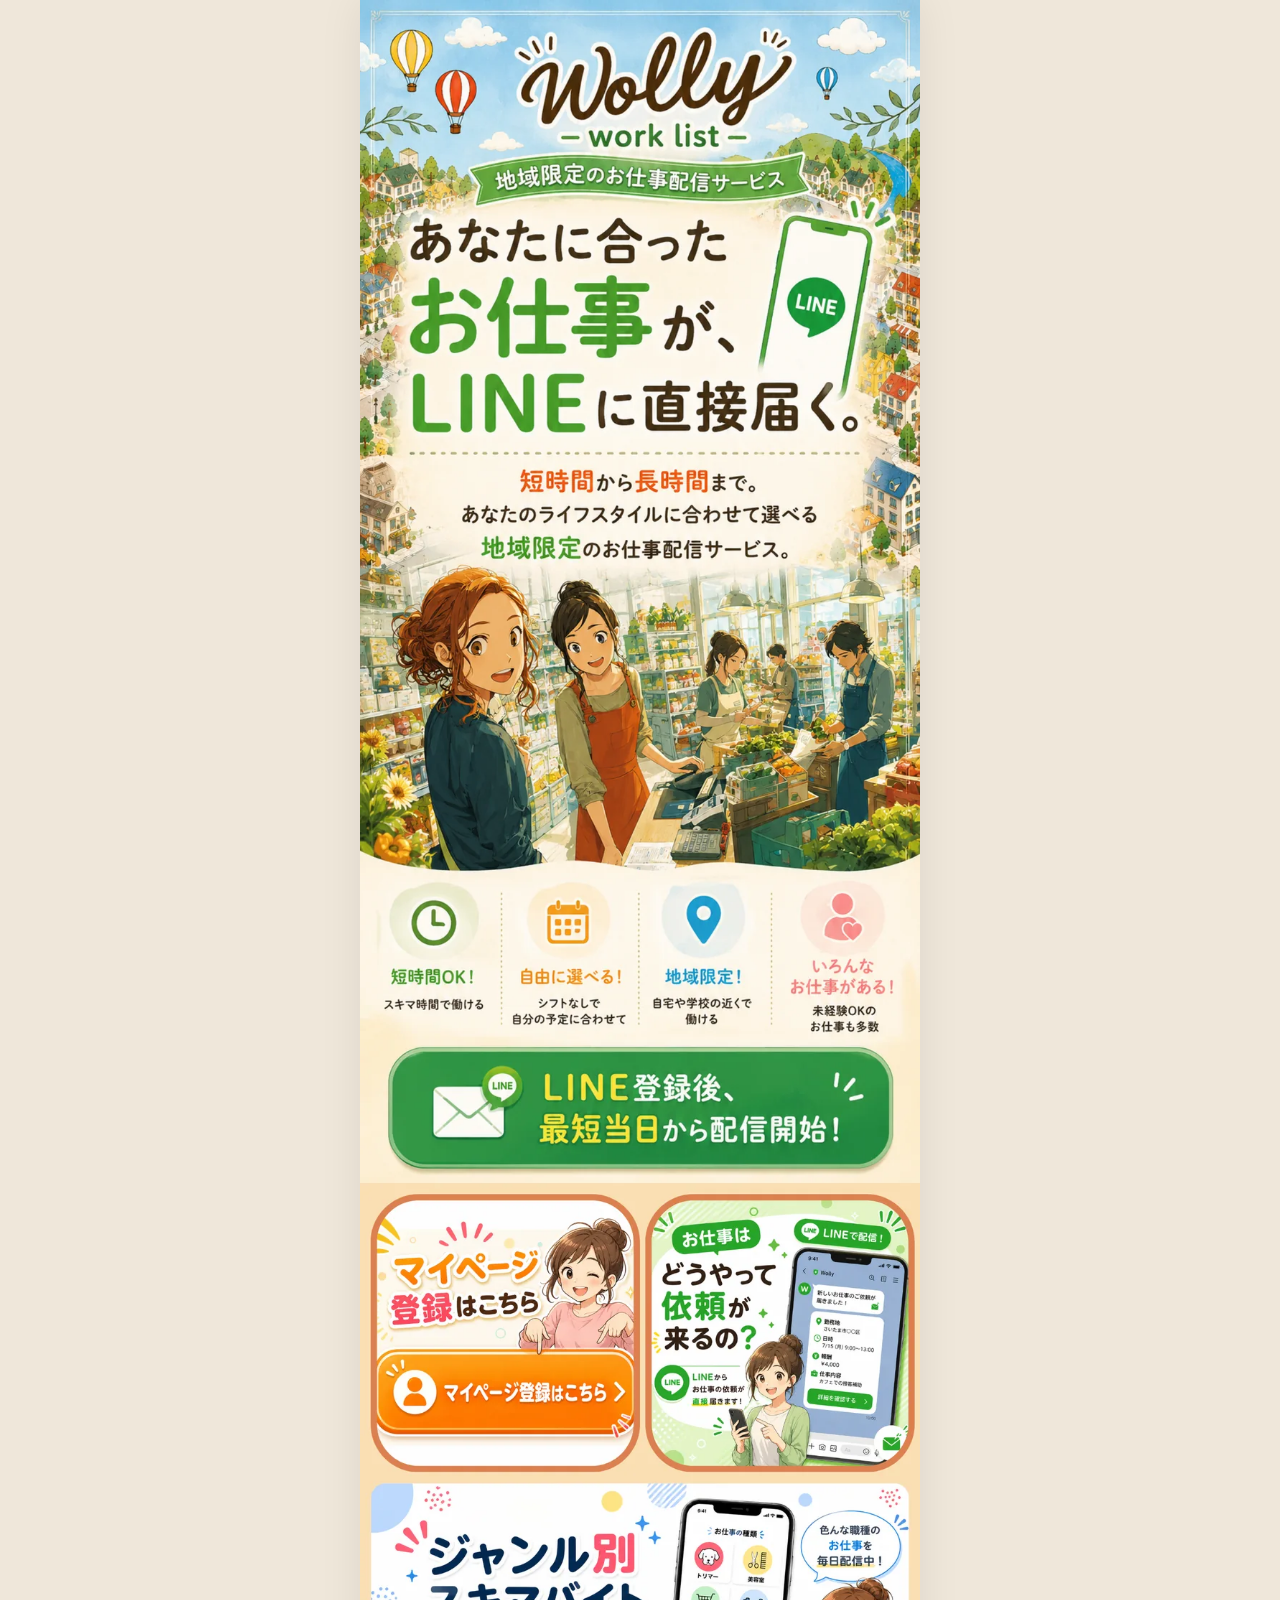
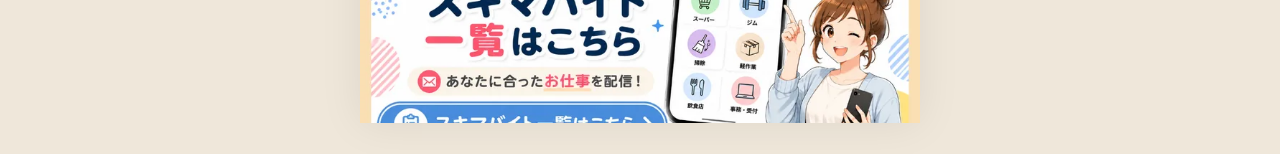
==== start/index.html @ 3d4228ad "Wolly work list の入口ページ（Canva の マイページ登録 を作り直し、ふわっと開く） Co-Authored-By: Claude Opus 5.5 <noreply@anthro" ====
<!doctype html>
<html lang="ja">
<head>
<meta charset="utf-8">
<meta name="viewport" content="width=device-width, initial-scale=1, viewport-fit=cover">
<title>Wolly work list｜マイページ登録</title>
<meta name="description" content="あなたに合ったお仕事が、LINEに直接届く。地域限定のお仕事配信サービス Wolly。">
<meta name="theme-color" content="#f6efe2">
<style>
*{box-sizing:border-box}
html,body{margin:0;background:#efe7da;-webkit-text-size-adjust:100%}
body{font-family:"Hiragino Maru Gothic ProN","Hiragino Sans","Yu Gothic",sans-serif;color:#3a332d}
a,button{-webkit-tap-highlight-color:transparent}
.wrap{max-width:560px;margin:0 auto;background:#fff;min-height:100vh;box-shadow:0 0 40px rgba(0,0,0,.08)}
.pg{position:relative;width:100%}
.pg img{display:block;width:100%;height:auto}
/* リンクの場所（絵の上に透明のボタン） */
.hs{position:absolute;display:block;border:0;padding:0;margin:0;background:transparent;cursor:pointer;border-radius:18px;overflow:hidden;font:inherit}
.hs::after{content:"";position:absolute;inset:0;border-radius:inherit;background:#fff;opacity:0;transition:opacity .25s}
.hs:active::after,.hs.tap::after{opacity:.28;transition:none}
.hs:focus-visible{outline:3px solid #f08a24;outline-offset:2px}
/* 入口のボタンは、ときどき光がすっと走る */
.hs.big::before{content:"";position:absolute;top:0;bottom:0;left:-60%;width:40%;background:linear-gradient(100deg,transparent,rgba(255,255,255,.55),transparent);transform:skewX(-18deg);animation:shine 4.2s ease-in-out infinite}
.hs.big:nth-of-type(2)::before{animation-delay:1.4s}.hs.big:nth-of-type(3)::before{animation-delay:2.8s}
@keyframes shine{0%,62%{left:-60%}100%{left:130%}}
.hs.pop{animation:pop .42s cubic-bezier(.3,1.6,.5,1)}
@keyframes pop{0%{transform:scale(1)}35%{transform:scale(.94)}100%{transform:scale(1)}}
/* ふわっと開くパネル */
.ov{position:fixed;inset:0;z-index:50;display:flex;align-items:flex-end;justify-content:center;background:rgba(58,51,45,0);-webkit-backdrop-filter:blur(0);backdrop-filter:blur(0);transition:background .35s,backdrop-filter .35s,-webkit-backdrop-filter .35s;pointer-events:none}
.ov.on{background:rgba(58,51,45,.38);-webkit-backdrop-filter:blur(6px);backdrop-filter:blur(6px);pointer-events:auto}
.sh{position:relative;width:100%;max-width:560px;height:calc(100% - 26px);margin-top:26px;background:#fff;border-radius:24px 24px 0 0;overflow:hidden;box-shadow:0 -10px 40px rgba(0,0,0,.18);
  transform:translate(var(--fx,0),calc(var(--fy,40vh))) scale(.3);opacity:0;transform-origin:50% 0;transition:transform .55s cubic-bezier(.2,1.1,.3,1),opacity .3s}
.ov.on .sh{transform:none;opacity:1}
.sh .sc{height:100%;overflow-y:auto;-webkit-overflow-scrolling:touch;overscroll-behavior:contain}
.sh .grab{position:absolute;top:7px;left:50%;width:44px;height:5px;margin-left:-22px;border-radius:9px;background:rgba(255,255,255,.85);box-shadow:0 1px 4px rgba(0,0,0,.25);z-index:3}
.x{position:absolute;top:12px;right:12px;z-index:3;width:42px;height:42px;border-radius:50%;border:2px solid #fff;background:rgba(58,51,45,.62);color:#fff;font-size:22px;line-height:1;cursor:pointer;box-shadow:0 3px 10px rgba(0,0,0,.25);display:grid;place-items:center}
.x:active{transform:scale(.92)}
.back{display:block;width:calc(100% - 40px);margin:18px auto 28px;padding:14px;border:0;border-radius:999px;background:#5f8f3e;color:#fff;font:inherit;font-weight:700;font-size:16px;box-shadow:0 4px 0 #3f6a25;cursor:pointer}
.back:active{transform:translateY(3px);box-shadow:0 1px 0 #3f6a25}
/* ページを移るときのふわっ */
.leave{position:fixed;inset:0;z-index:80;background:#fff;opacity:0;pointer-events:none;transition:opacity .35s}
.leave.on{opacity:.85}
@media (prefers-reduced-motion:reduce){.hs.big::before,.hs.pop{animation:none}.sh,.ov{transition:none}}
</style>
</head>
<body>
<div class="wrap"><div class="pg" style="aspect-ratio:780/2400"><img src="img/main-1.webp" width="780" height="1400" alt="" decoding="async"><img src="img/main-2.webp" width="780" height="1000" alt="" loading=lazy decoding="async"><a class="hs big" href="https://liff.line.me/2007823365-RNfPYqlv?page=u00" data-go style="left:1.90%;top:69.300%;width:48.10%;height:16.150%" aria-label="マイページ登録"></a><button type="button" class="hs big" data-sheet="start" style="left:50.95%;top:69.300%;width:48.10%;height:16.150%" aria-label="お仕事はどうやって依頼が来るの？（Wollyの始め方）"></button><button type="button" class="hs big" data-sheet="topics" style="left:1.95%;top:86.092%;width:96.08%;height:15.733%" aria-label="ジャンル別スキマバイト一覧"></button></div></div>
<template id="t-start"><div class="pg" style="aspect-ratio:780/11536"><img src="img/start-1.webp" width="780" height="1400" alt="" loading=lazy decoding="async"><img src="img/start-2.webp" width="780" height="1400" alt="" loading=lazy decoding="async"><img src="img/start-3.webp" width="780" height="1400" alt="" loading=lazy decoding="async"><img src="img/start-4.webp" width="780" height="1400" alt="" loading=lazy decoding="async"><img src="img/start-5.webp" width="780" height="1400" alt="" loading=lazy decoding="async"><img src="img/start-6.webp" width="780" height="1400" alt="" loading=lazy decoding="async"><img src="img/start-7.webp" width="780" height="1400" alt="" loading=lazy decoding="async"><img src="img/start-8.webp" width="780" height="1400" alt="" loading=lazy decoding="async"><img src="img/start-9.webp" width="780" height="336" alt="" loading=lazy decoding="async"><a class="hs" href="https://liff.line.me/2007823365-RNfPYqlv?page=u00" data-go style="left:16.38%;top:27.979%;width:65.28%;height:1.288%" aria-label="マイページ登録"></a><a class="hs" href="https://liff.line.me/2007823365-RNfPYqlv?page=u00" data-go style="left:17.36%;top:41.973%;width:65.28%;height:1.288%" aria-label="マイページ登録"></a><a class="hs" href="https://liff.line.me/2007823365-RNfPYqlv?page=u00" data-go style="left:8.36%;top:55.810%;width:83.26%;height:1.644%" aria-label="マイページ登録"></a><a class="hs" href="https://liff.line.me/2007823365-RNfPYqlv?page=u00" data-go style="left:13.46%;top:70.501%;width:73.10%;height:1.442%" aria-label="マイページ登録"></a></div></template>
<template id="t-topics"><div class="pg" style="aspect-ratio:780/2586"><img src="img/topics-1.webp" width="780" height="1400" alt="" loading=lazy decoding="async"><img src="img/topics-2.webp" width="780" height="1186" alt="" loading=lazy decoding="async"><a class="hs" href="https://line.me/R/oaMessage/@908wrcaq/?%E3%83%88%E3%83%AA%E3%83%9E%E3%83%BC%E3%82%A2%E3%83%B3%E3%82%B1%E3%83%BC%E3%83%88%E3%81%AB%E5%9B%9E%E7%AD%94%E3%81%99%E3%82%8B" data-go style="left:6.72%;top:33.418%;width:86.56%;height:5.584%" aria-label="トリマーアンケートに回答する"></a><a class="hs" href="https://line.me/R/oaMessage/@908wrcaq/?%E5%8B%95%E7%89%A9%E3%82%B1%E3%82%A2%E3%82%B9%E3%82%BF%E3%83%83%E3%83%95%E3%82%A2%E3%83%B3%E3%82%B1%E3%83%BC%E3%83%88%E3%81%AB%E5%9B%9E%E7%AD%94%E3%81%99%E3%82%8B" data-go style="left:6.72%;top:38.971%;width:86.56%;height:5.553%" aria-label="動物ケアスタッフアンケートに回答する"></a><a class="hs" href="https://line.me/R/oaMessage/@908wrcaq/?%E6%B8%85%E6%8E%83%E3%82%B9%E3%82%BF%E3%83%83%E3%83%95%E3%82%A2%E3%83%B3%E3%82%B1%E3%83%BC%E3%83%88%E3%81%AB%E5%9B%9E%E7%AD%94%E3%81%99%E3%82%8B" data-go style="left:6.72%;top:43.782%;width:86.56%;height:5.584%" aria-label="清掃スタッフアンケートに回答する"></a><a class="hs" href="https://line.me/R/oaMessage/@908wrcaq/?%E7%BE%8E%E5%AE%B9%E5%B8%AB%E3%82%A2%E3%82%B7%E3%82%B9%E3%82%BF%E3%83%B3%E3%83%88%E3%82%A2%E3%83%B3%E3%82%B1%E3%83%BC%E3%83%88%E3%82%92%E5%9B%9E%E7%AD%94%E3%81%99%E3%82%8B" data-go style="left:6.72%;top:49.335%;width:86.56%;height:4.849%" aria-label="美容師アシスタントアンケートを回答する"></a><a class="hs" href="https://line.me/R/oaMessage/@908wrcaq/?%E7%BE%8E%E5%AE%B9%E5%B8%AB%E3%82%B9%E3%82%BF%E3%82%A4%E3%83%AA%E3%82%B9%E3%83%88%E3%82%A2%E3%83%B3%E3%82%B1%E3%83%BC%E3%83%88%E3%82%92%E5%9B%9E%E7%AD%94%E3%81%99%E3%82%8B" data-go style="left:6.72%;top:54.153%;width:86.56%;height:5.584%" aria-label="美容師スタイリストアンケートを回答する"></a><a class="hs" href="https://line.me/R/oaMessage/@908wrcaq/?%E4%BF%9D%E8%82%B2%E5%A3%AB%E3%82%A2%E3%83%B3%E3%82%B1%E3%83%BC%E3%83%88%E3%81%AB%E5%9B%9E%E7%AD%94%E3%81%99%E3%82%8B" data-go style="left:6.72%;top:59.002%;width:86.56%;height:5.553%" aria-label="保育士アンケートに回答する"></a><a class="hs" href="https://line.me/R/oaMessage/@908wrcaq/?%E4%BF%9D%E8%82%B2%E8%A3%9C%E5%8A%A9%E3%82%B9%E3%82%BF%E3%83%83%E3%83%95%E3%82%A2%E3%83%B3%E3%82%B1%E3%83%BC%E3%83%88%E3%81%AB%E5%9B%9E%E7%AD%94%E3%81%99%E3%82%8B" data-go style="left:6.72%;top:63.821%;width:86.56%;height:5.584%" aria-label="保育補助スタッフアンケートに回答する"></a><a class="hs" href="https://line.me/R/oaMessage/@908wrcaq/?%E5%9C%B0%E5%85%83%E3%81%AE%E3%82%B7%E3%83%A7%E3%83%83%E3%83%97%E3%82%A2%E3%83%B3%E3%82%B1%E3%83%BC%E3%83%88%E3%81%AB%E5%9B%9E%E7%AD%94%E3%81%99%E3%82%8B" data-go style="left:6.72%;top:68.677%;width:86.56%;height:5.553%" aria-label="地元のショップアンケートに回答する"></a><a class="hs" href="https://line.me/R/oaMessage/@908wrcaq/?%E3%83%AA%E3%83%A2%E3%83%BC%E3%83%88%E3%82%A2%E3%83%B3%E3%82%B1%E3%83%BC%E3%83%88%E3%81%AB%E5%9B%9E%E7%AD%94%E3%81%99%E3%82%8B" data-go style="left:6.72%;top:74.192%;width:86.56%;height:4.888%" aria-label="リモートアンケートに回答する"></a><a class="hs" href="https://line.me/R/oaMessage/@908wrcaq/?%E3%82%A4%E3%83%99%E3%83%B3%E3%83%88%E3%82%B9%E3%82%BF%E3%83%83%E3%83%95%E3%82%A2%E3%83%B3%E3%82%B1%E3%83%BC%E3%83%88%E3%81%AB%E5%9B%9E%E7%AD%94%E3%81%99%E3%82%8B" data-go style="left:6.72%;top:78.345%;width:86.56%;height:5.553%" aria-label="イベントスタッフアンケートに回答する"></a><a class="hs" href="https://line.me/R/oaMessage/@908wrcaq/?%E3%82%B9%E3%83%BC%E3%83%91%E3%83%BC%E3%82%B9%E3%82%BF%E3%83%83%E3%83%95%E3%82%A2%E3%83%B3%E3%82%B1%E3%83%BC%E3%83%88%E3%81%AB%E5%9B%9E%E7%AD%94%E3%81%99%E3%82%8B" data-go style="left:6.72%;top:82.978%;width:86.56%;height:5.553%" aria-label="スーパースタッフアンケートに回答する"></a><a class="hs" href="https://line.me/R/oaMessage/@908wrcaq/?%E3%82%B3%E3%83%B3%E3%83%93%E3%83%8B%E3%82%A2%E3%83%B3%E3%82%B1%E3%83%BC%E3%83%88%E3%81%AB%E5%9B%9E%E7%AD%94%E3%81%99%E3%82%8B" data-go style="left:6.97%;top:87.804%;width:86.56%;height:5.553%" aria-label="コンビニアンケートに回答する"></a><a class="hs" href="https://liff.line.me/2007823365-RNfPYqlv?page=u01" data-go style="left:16.67%;top:95.429%;width:71.56%;height:7.193%" aria-label="求人一覧を見る"></a></div></template>
<div class="leave" id="leave"></div>
<script>
(function(){
const RM=matchMedia("(prefers-reduced-motion: reduce)").matches;
let ov=null,from=null;
function open(name,el){
  if(ov)return;
  from=el;
  ov=document.createElement("div");ov.className="ov";ov.setAttribute("role","dialog");ov.setAttribute("aria-modal","true");
  ov.setAttribute("aria-label",name==="start"?"Wollyの始め方":"ジャンル別スキマバイト一覧");
  ov.innerHTML='<div class="sh"><span class="grab"></span><button type="button" class="x" aria-label="とじる">×</button><div class="sc"></div></div>';
  const sc=ov.querySelector(".sc");sc.appendChild(document.getElementById("t-"+name).content.cloneNode(true));
  const b=document.createElement("button");b.type="button";b.className="back";b.textContent="とじて、もどる";sc.appendChild(b);
  const sh=ov.querySelector(".sh");
  if(el){const r=el.getBoundingClientRect();sh.style.setProperty("--fx",(r.left+r.width/2-innerWidth/2)+"px");sh.style.setProperty("--fy",(r.top-26)+"px")}
  document.body.appendChild(ov);document.body.style.overflow="hidden";
  history.pushState({sheet:name},"","#"+name);
  requestAnimationFrame(()=>requestAnimationFrame(()=>ov.classList.add("on")));
  ov.addEventListener("click",e=>{if(e.target===ov||e.target.closest(".x,.back"))history.back()});
  ov.querySelector(".x").focus({preventScroll:true});
}
function close(){
  if(!ov)return;const o=ov;ov=null;o.classList.remove("on");document.body.style.overflow="";
  setTimeout(()=>o.remove(),RM?0:420);from&&from.focus&&from.focus({preventScroll:true});
}
addEventListener("popstate",()=>{if(ov)close();else if(location.hash==="#start"||location.hash==="#topics")open(location.hash.slice(1),null)});
addEventListener("keydown",e=>{if(e.key==="Escape"&&ov)history.back()});
document.addEventListener("click",e=>{
  const s=e.target.closest("[data-sheet]");
  if(s){e.preventDefault();s.classList.remove("pop");void s.offsetWidth;s.classList.add("pop");setTimeout(()=>open(s.dataset.sheet,s),RM?0:160);return}
  const g=e.target.closest("a[data-go]");
  if(g){e.preventDefault();g.classList.add("tap");const lv=document.getElementById("leave");lv.classList.add("on");
    setTimeout(()=>{location.href=g.href},RM?0:260);setTimeout(()=>{g.classList.remove("tap");lv.classList.remove("on")},1500)}
});
/* 戻るボタンでこのページに戻ったとき、白いままにならないように */
addEventListener("pageshow",()=>document.getElementById("leave").classList.remove("on"));
if(location.hash==="#start"||location.hash==="#topics"){const h=location.hash.slice(1);history.replaceState(null,"",location.pathname+location.search);open(h,null)}
})();
</script>
</body>
</html>
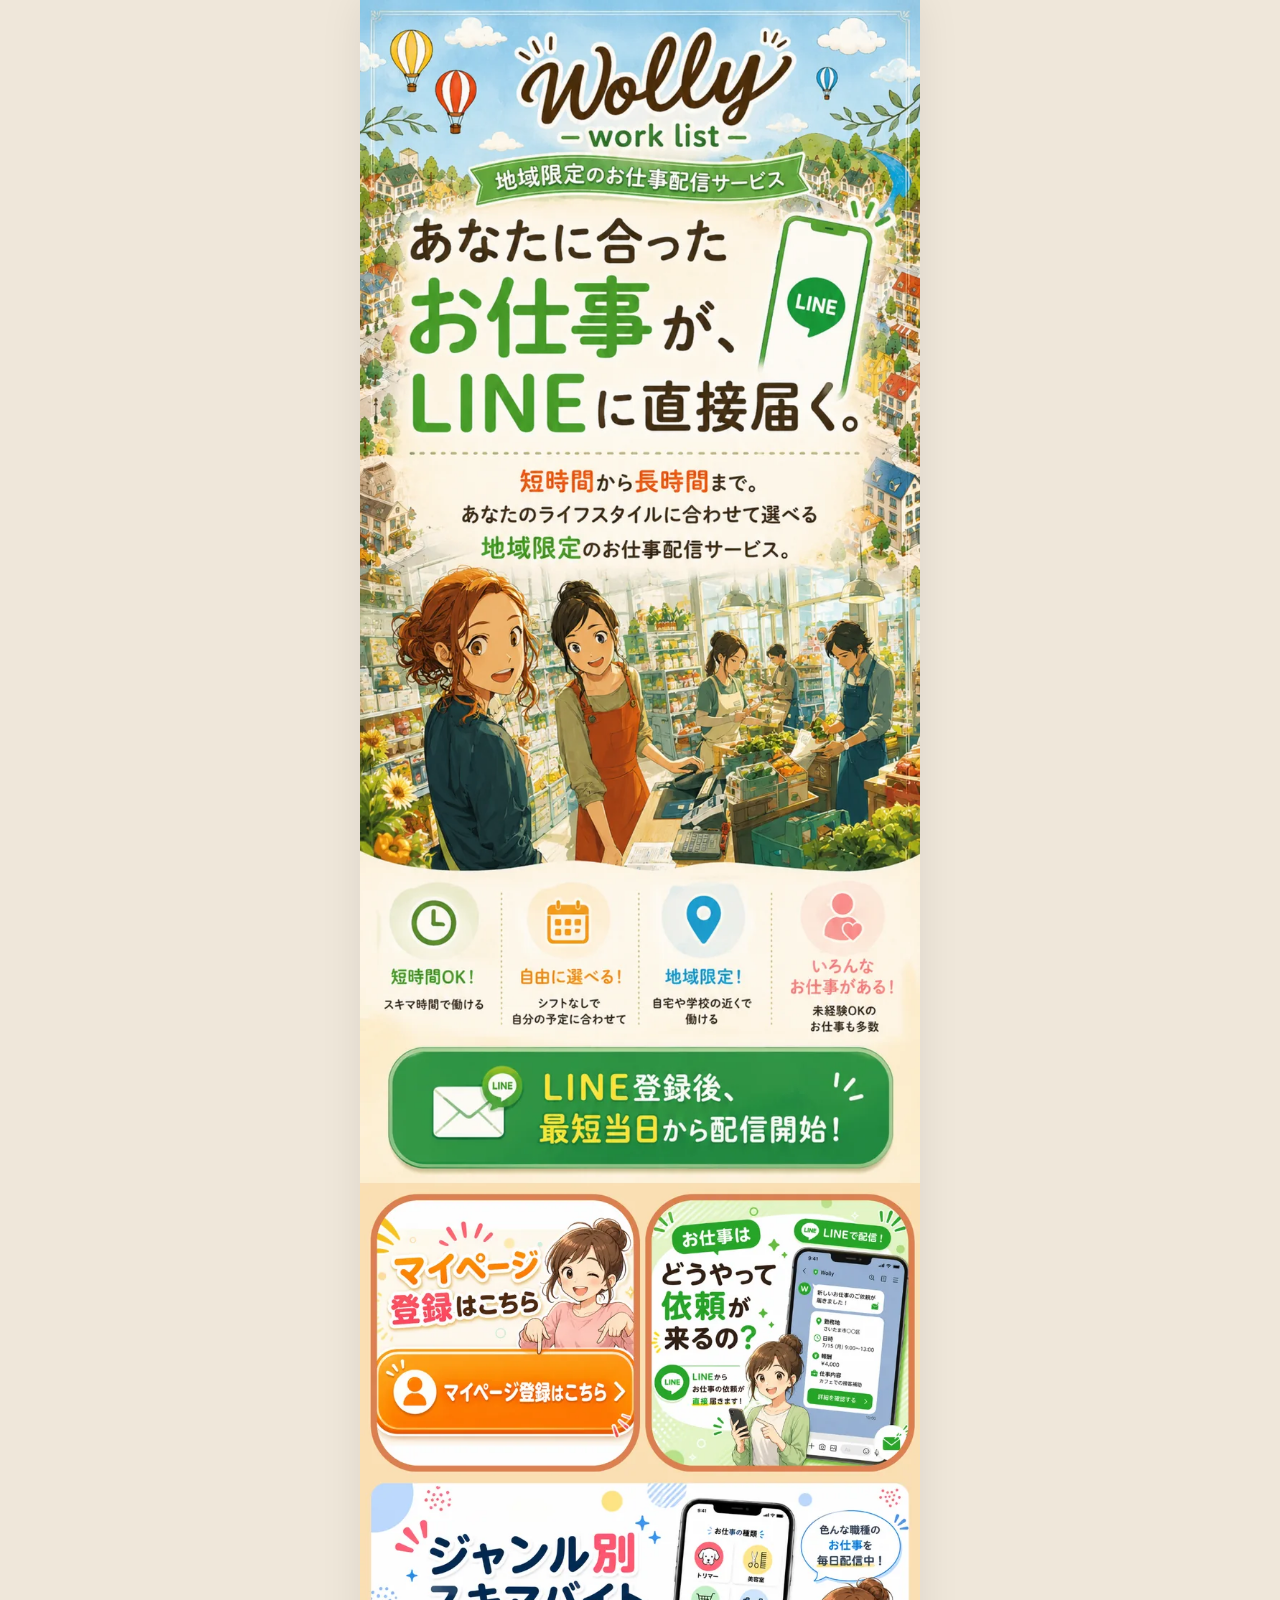
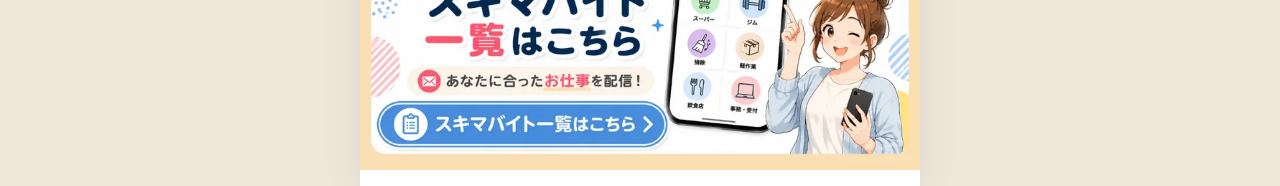
==== commit f1ef890a: "入口ページの下が切れていたのを直す Co-Authored-By: Claude Opus 5.5 <noreply@anthropic.com>" ====
--- a/start/index.html
+++ b/start/index.html
@@ -11,7 +11,7 @@
 html,body{margin:0;background:#efe7da;-webkit-text-size-adjust:100%}
 body{font-family:"Hiragino Maru Gothic ProN","Hiragino Sans","Yu Gothic",sans-serif;color:#3a332d}
 a,button{-webkit-tap-highlight-color:transparent}
-.wrap{max-width:560px;margin:0 auto;background:#fff;min-height:100vh;box-shadow:0 0 40px rgba(0,0,0,.08)}
+.wrap{max-width:560px;margin:0 auto;background:#fff;min-height:100vh;padding-bottom:calc(16px + env(safe-area-inset-bottom));box-shadow:0 0 40px rgba(0,0,0,.08)}
 .pg{position:relative;width:100%}
 .pg img{display:block;width:100%;height:auto}
 /* リンクの場所（絵の上に透明のボタン） */
@@ -35,7 +35,7 @@
 .sh .grab{position:absolute;top:7px;left:50%;width:44px;height:5px;margin-left:-22px;border-radius:9px;background:rgba(255,255,255,.85);box-shadow:0 1px 4px rgba(0,0,0,.25);z-index:3}
 .x{position:absolute;top:12px;right:12px;z-index:3;width:42px;height:42px;border-radius:50%;border:2px solid #fff;background:rgba(58,51,45,.62);color:#fff;font-size:22px;line-height:1;cursor:pointer;box-shadow:0 3px 10px rgba(0,0,0,.25);display:grid;place-items:center}
 .x:active{transform:scale(.92)}
-.back{display:block;width:calc(100% - 40px);margin:18px auto 28px;padding:14px;border:0;border-radius:999px;background:#5f8f3e;color:#fff;font:inherit;font-weight:700;font-size:16px;box-shadow:0 4px 0 #3f6a25;cursor:pointer}
+.back{display:block;width:calc(100% - 40px);margin:18px auto calc(28px + env(safe-area-inset-bottom));padding:14px;border:0;border-radius:999px;background:#5f8f3e;color:#fff;font:inherit;font-weight:700;font-size:16px;box-shadow:0 4px 0 #3f6a25;cursor:pointer}
 .back:active{transform:translateY(3px);box-shadow:0 1px 0 #3f6a25}
 /* ページを移るときのふわっ */
 .leave{position:fixed;inset:0;z-index:80;background:#fff;opacity:0;pointer-events:none;transition:opacity .35s}
@@ -44,9 +44,9 @@
 </style>
 </head>
 <body>
-<div class="wrap"><div class="pg" style="aspect-ratio:780/2400"><img src="img/main-1.webp" width="780" height="1400" alt="" decoding="async"><img src="img/main-2.webp" width="780" height="1000" alt="" loading=lazy decoding="async"><a class="hs big" href="https://liff.line.me/2007823365-RNfPYqlv?page=u00" data-go style="left:1.90%;top:69.300%;width:48.10%;height:16.150%" aria-label="マイページ登録"></a><button type="button" class="hs big" data-sheet="start" style="left:50.95%;top:69.300%;width:48.10%;height:16.150%" aria-label="お仕事はどうやって依頼が来るの？（Wollyの始め方）"></button><button type="button" class="hs big" data-sheet="topics" style="left:1.95%;top:86.092%;width:96.08%;height:15.733%" aria-label="ジャンル別スキマバイト一覧"></button></div></div>
-<template id="t-start"><div class="pg" style="aspect-ratio:780/11536"><img src="img/start-1.webp" width="780" height="1400" alt="" loading=lazy decoding="async"><img src="img/start-2.webp" width="780" height="1400" alt="" loading=lazy decoding="async"><img src="img/start-3.webp" width="780" height="1400" alt="" loading=lazy decoding="async"><img src="img/start-4.webp" width="780" height="1400" alt="" loading=lazy decoding="async"><img src="img/start-5.webp" width="780" height="1400" alt="" loading=lazy decoding="async"><img src="img/start-6.webp" width="780" height="1400" alt="" loading=lazy decoding="async"><img src="img/start-7.webp" width="780" height="1400" alt="" loading=lazy decoding="async"><img src="img/start-8.webp" width="780" height="1400" alt="" loading=lazy decoding="async"><img src="img/start-9.webp" width="780" height="336" alt="" loading=lazy decoding="async"><a class="hs" href="https://liff.line.me/2007823365-RNfPYqlv?page=u00" data-go style="left:16.38%;top:27.979%;width:65.28%;height:1.288%" aria-label="マイページ登録"></a><a class="hs" href="https://liff.line.me/2007823365-RNfPYqlv?page=u00" data-go style="left:17.36%;top:41.973%;width:65.28%;height:1.288%" aria-label="マイページ登録"></a><a class="hs" href="https://liff.line.me/2007823365-RNfPYqlv?page=u00" data-go style="left:8.36%;top:55.810%;width:83.26%;height:1.644%" aria-label="マイページ登録"></a><a class="hs" href="https://liff.line.me/2007823365-RNfPYqlv?page=u00" data-go style="left:13.46%;top:70.501%;width:73.10%;height:1.442%" aria-label="マイページ登録"></a></div></template>
-<template id="t-topics"><div class="pg" style="aspect-ratio:780/2586"><img src="img/topics-1.webp" width="780" height="1400" alt="" loading=lazy decoding="async"><img src="img/topics-2.webp" width="780" height="1186" alt="" loading=lazy decoding="async"><a class="hs" href="https://line.me/R/oaMessage/@908wrcaq/?%E3%83%88%E3%83%AA%E3%83%9E%E3%83%BC%E3%82%A2%E3%83%B3%E3%82%B1%E3%83%BC%E3%83%88%E3%81%AB%E5%9B%9E%E7%AD%94%E3%81%99%E3%82%8B" data-go style="left:6.72%;top:33.418%;width:86.56%;height:5.584%" aria-label="トリマーアンケートに回答する"></a><a class="hs" href="https://line.me/R/oaMessage/@908wrcaq/?%E5%8B%95%E7%89%A9%E3%82%B1%E3%82%A2%E3%82%B9%E3%82%BF%E3%83%83%E3%83%95%E3%82%A2%E3%83%B3%E3%82%B1%E3%83%BC%E3%83%88%E3%81%AB%E5%9B%9E%E7%AD%94%E3%81%99%E3%82%8B" data-go style="left:6.72%;top:38.971%;width:86.56%;height:5.553%" aria-label="動物ケアスタッフアンケートに回答する"></a><a class="hs" href="https://line.me/R/oaMessage/@908wrcaq/?%E6%B8%85%E6%8E%83%E3%82%B9%E3%82%BF%E3%83%83%E3%83%95%E3%82%A2%E3%83%B3%E3%82%B1%E3%83%BC%E3%83%88%E3%81%AB%E5%9B%9E%E7%AD%94%E3%81%99%E3%82%8B" data-go style="left:6.72%;top:43.782%;width:86.56%;height:5.584%" aria-label="清掃スタッフアンケートに回答する"></a><a class="hs" href="https://line.me/R/oaMessage/@908wrcaq/?%E7%BE%8E%E5%AE%B9%E5%B8%AB%E3%82%A2%E3%82%B7%E3%82%B9%E3%82%BF%E3%83%B3%E3%83%88%E3%82%A2%E3%83%B3%E3%82%B1%E3%83%BC%E3%83%88%E3%82%92%E5%9B%9E%E7%AD%94%E3%81%99%E3%82%8B" data-go style="left:6.72%;top:49.335%;width:86.56%;height:4.849%" aria-label="美容師アシスタントアンケートを回答する"></a><a class="hs" href="https://line.me/R/oaMessage/@908wrcaq/?%E7%BE%8E%E5%AE%B9%E5%B8%AB%E3%82%B9%E3%82%BF%E3%82%A4%E3%83%AA%E3%82%B9%E3%83%88%E3%82%A2%E3%83%B3%E3%82%B1%E3%83%BC%E3%83%88%E3%82%92%E5%9B%9E%E7%AD%94%E3%81%99%E3%82%8B" data-go style="left:6.72%;top:54.153%;width:86.56%;height:5.584%" aria-label="美容師スタイリストアンケートを回答する"></a><a class="hs" href="https://line.me/R/oaMessage/@908wrcaq/?%E4%BF%9D%E8%82%B2%E5%A3%AB%E3%82%A2%E3%83%B3%E3%82%B1%E3%83%BC%E3%83%88%E3%81%AB%E5%9B%9E%E7%AD%94%E3%81%99%E3%82%8B" data-go style="left:6.72%;top:59.002%;width:86.56%;height:5.553%" aria-label="保育士アンケートに回答する"></a><a class="hs" href="https://line.me/R/oaMessage/@908wrcaq/?%E4%BF%9D%E8%82%B2%E8%A3%9C%E5%8A%A9%E3%82%B9%E3%82%BF%E3%83%83%E3%83%95%E3%82%A2%E3%83%B3%E3%82%B1%E3%83%BC%E3%83%88%E3%81%AB%E5%9B%9E%E7%AD%94%E3%81%99%E3%82%8B" data-go style="left:6.72%;top:63.821%;width:86.56%;height:5.584%" aria-label="保育補助スタッフアンケートに回答する"></a><a class="hs" href="https://line.me/R/oaMessage/@908wrcaq/?%E5%9C%B0%E5%85%83%E3%81%AE%E3%82%B7%E3%83%A7%E3%83%83%E3%83%97%E3%82%A2%E3%83%B3%E3%82%B1%E3%83%BC%E3%83%88%E3%81%AB%E5%9B%9E%E7%AD%94%E3%81%99%E3%82%8B" data-go style="left:6.72%;top:68.677%;width:86.56%;height:5.553%" aria-label="地元のショップアンケートに回答する"></a><a class="hs" href="https://line.me/R/oaMessage/@908wrcaq/?%E3%83%AA%E3%83%A2%E3%83%BC%E3%83%88%E3%82%A2%E3%83%B3%E3%82%B1%E3%83%BC%E3%83%88%E3%81%AB%E5%9B%9E%E7%AD%94%E3%81%99%E3%82%8B" data-go style="left:6.72%;top:74.192%;width:86.56%;height:4.888%" aria-label="リモートアンケートに回答する"></a><a class="hs" href="https://line.me/R/oaMessage/@908wrcaq/?%E3%82%A4%E3%83%99%E3%83%B3%E3%83%88%E3%82%B9%E3%82%BF%E3%83%83%E3%83%95%E3%82%A2%E3%83%B3%E3%82%B1%E3%83%BC%E3%83%88%E3%81%AB%E5%9B%9E%E7%AD%94%E3%81%99%E3%82%8B" data-go style="left:6.72%;top:78.345%;width:86.56%;height:5.553%" aria-label="イベントスタッフアンケートに回答する"></a><a class="hs" href="https://line.me/R/oaMessage/@908wrcaq/?%E3%82%B9%E3%83%BC%E3%83%91%E3%83%BC%E3%82%B9%E3%82%BF%E3%83%83%E3%83%95%E3%82%A2%E3%83%B3%E3%82%B1%E3%83%BC%E3%83%88%E3%81%AB%E5%9B%9E%E7%AD%94%E3%81%99%E3%82%8B" data-go style="left:6.72%;top:82.978%;width:86.56%;height:5.553%" aria-label="スーパースタッフアンケートに回答する"></a><a class="hs" href="https://line.me/R/oaMessage/@908wrcaq/?%E3%82%B3%E3%83%B3%E3%83%93%E3%83%8B%E3%82%A2%E3%83%B3%E3%82%B1%E3%83%BC%E3%83%88%E3%81%AB%E5%9B%9E%E7%AD%94%E3%81%99%E3%82%8B" data-go style="left:6.97%;top:87.804%;width:86.56%;height:5.553%" aria-label="コンビニアンケートに回答する"></a><a class="hs" href="https://liff.line.me/2007823365-RNfPYqlv?page=u01" data-go style="left:16.67%;top:95.429%;width:71.56%;height:7.193%" aria-label="求人一覧を見る"></a></div></template>
+<div class="wrap"><div class="pg" style="aspect-ratio:780/2466"><img src="img/main-1.webp" width="780" height="1400" alt="" decoding="async"><img src="img/main-2.webp" width="780" height="1066" alt="" loading=lazy decoding="async"><a class="hs big" href="https://liff.line.me/2007823365-RNfPYqlv?page=u00" data-go style="left:1.90%;top:67.445%;width:48.10%;height:15.718%" aria-label="マイページ登録"></a><button type="button" class="hs big" data-sheet="start" style="left:50.95%;top:67.445%;width:48.10%;height:15.718%" aria-label="お仕事はどうやって依頼が来るの？（Wollyの始め方）"></button><button type="button" class="hs big" data-sheet="topics" style="left:1.95%;top:83.788%;width:96.08%;height:15.312%" aria-label="ジャンル別スキマバイト一覧"></button></div></div>
+<template id="t-start"><div class="pg" style="aspect-ratio:780/11602"><img src="img/start-1.webp" width="780" height="1400" alt="" loading=lazy decoding="async"><img src="img/start-2.webp" width="780" height="1400" alt="" loading=lazy decoding="async"><img src="img/start-3.webp" width="780" height="1400" alt="" loading=lazy decoding="async"><img src="img/start-4.webp" width="780" height="1400" alt="" loading=lazy decoding="async"><img src="img/start-5.webp" width="780" height="1400" alt="" loading=lazy decoding="async"><img src="img/start-6.webp" width="780" height="1400" alt="" loading=lazy decoding="async"><img src="img/start-7.webp" width="780" height="1400" alt="" loading=lazy decoding="async"><img src="img/start-8.webp" width="780" height="1400" alt="" loading=lazy decoding="async"><img src="img/start-9.webp" width="780" height="402" alt="" loading=lazy decoding="async"><a class="hs" href="https://liff.line.me/2007823365-RNfPYqlv?page=u00" data-go style="left:16.38%;top:27.819%;width:65.28%;height:1.281%" aria-label="マイページ登録"></a><a class="hs" href="https://liff.line.me/2007823365-RNfPYqlv?page=u00" data-go style="left:17.36%;top:41.734%;width:65.28%;height:1.281%" aria-label="マイページ登録"></a><a class="hs" href="https://liff.line.me/2007823365-RNfPYqlv?page=u00" data-go style="left:8.36%;top:55.492%;width:83.26%;height:1.634%" aria-label="マイページ登録"></a><a class="hs" href="https://liff.line.me/2007823365-RNfPYqlv?page=u00" data-go style="left:13.46%;top:70.100%;width:73.10%;height:1.434%" aria-label="マイページ登録"></a></div></template>
+<template id="t-topics"><div class="pg" style="aspect-ratio:780/2652"><img src="img/topics-1.webp" width="780" height="1400" alt="" loading=lazy decoding="async"><img src="img/topics-2.webp" width="780" height="1252" alt="" loading=lazy decoding="async"><a class="hs" href="https://line.me/R/oaMessage/@908wrcaq/?%E3%83%88%E3%83%AA%E3%83%9E%E3%83%BC%E3%82%A2%E3%83%B3%E3%82%B1%E3%83%BC%E3%83%88%E3%81%AB%E5%9B%9E%E7%AD%94%E3%81%99%E3%82%8B" data-go style="left:6.72%;top:32.587%;width:86.56%;height:5.445%" aria-label="トリマーアンケートに回答する"></a><a class="hs" href="https://line.me/R/oaMessage/@908wrcaq/?%E5%8B%95%E7%89%A9%E3%82%B1%E3%82%A2%E3%82%B9%E3%82%BF%E3%83%83%E3%83%95%E3%82%A2%E3%83%B3%E3%82%B1%E3%83%BC%E3%83%88%E3%81%AB%E5%9B%9E%E7%AD%94%E3%81%99%E3%82%8B" data-go style="left:6.72%;top:38.002%;width:86.56%;height:5.415%" aria-label="動物ケアスタッフアンケートに回答する"></a><a class="hs" href="https://line.me/R/oaMessage/@908wrcaq/?%E6%B8%85%E6%8E%83%E3%82%B9%E3%82%BF%E3%83%83%E3%83%95%E3%82%A2%E3%83%B3%E3%82%B1%E3%83%BC%E3%83%88%E3%81%AB%E5%9B%9E%E7%AD%94%E3%81%99%E3%82%8B" data-go style="left:6.72%;top:42.692%;width:86.56%;height:5.445%" aria-label="清掃スタッフアンケートに回答する"></a><a class="hs" href="https://line.me/R/oaMessage/@908wrcaq/?%E7%BE%8E%E5%AE%B9%E5%B8%AB%E3%82%A2%E3%82%B7%E3%82%B9%E3%82%BF%E3%83%B3%E3%83%88%E3%82%A2%E3%83%B3%E3%82%B1%E3%83%BC%E3%83%88%E3%82%92%E5%9B%9E%E7%AD%94%E3%81%99%E3%82%8B" data-go style="left:6.72%;top:48.107%;width:86.56%;height:4.729%" aria-label="美容師アシスタントアンケートを回答する"></a><a class="hs" href="https://line.me/R/oaMessage/@908wrcaq/?%E7%BE%8E%E5%AE%B9%E5%B8%AB%E3%82%B9%E3%82%BF%E3%82%A4%E3%83%AA%E3%82%B9%E3%83%88%E3%82%A2%E3%83%B3%E3%82%B1%E3%83%BC%E3%83%88%E3%82%92%E5%9B%9E%E7%AD%94%E3%81%99%E3%82%8B" data-go style="left:6.72%;top:52.805%;width:86.56%;height:5.445%" aria-label="美容師スタイリストアンケートを回答する"></a><a class="hs" href="https://line.me/R/oaMessage/@908wrcaq/?%E4%BF%9D%E8%82%B2%E5%A3%AB%E3%82%A2%E3%83%B3%E3%82%B1%E3%83%BC%E3%83%88%E3%81%AB%E5%9B%9E%E7%AD%94%E3%81%99%E3%82%8B" data-go style="left:6.72%;top:57.534%;width:86.56%;height:5.415%" aria-label="保育士アンケートに回答する"></a><a class="hs" href="https://line.me/R/oaMessage/@908wrcaq/?%E4%BF%9D%E8%82%B2%E8%A3%9C%E5%8A%A9%E3%82%B9%E3%82%BF%E3%83%83%E3%83%95%E3%82%A2%E3%83%B3%E3%82%B1%E3%83%BC%E3%83%88%E3%81%AB%E5%9B%9E%E7%AD%94%E3%81%99%E3%82%8B" data-go style="left:6.72%;top:62.232%;width:86.56%;height:5.445%" aria-label="保育補助スタッフアンケートに回答する"></a><a class="hs" href="https://line.me/R/oaMessage/@908wrcaq/?%E5%9C%B0%E5%85%83%E3%81%AE%E3%82%B7%E3%83%A7%E3%83%83%E3%83%97%E3%82%A2%E3%83%B3%E3%82%B1%E3%83%BC%E3%83%88%E3%81%AB%E5%9B%9E%E7%AD%94%E3%81%99%E3%82%8B" data-go style="left:6.72%;top:66.968%;width:86.56%;height:5.415%" aria-label="地元のショップアンケートに回答する"></a><a class="hs" href="https://line.me/R/oaMessage/@908wrcaq/?%E3%83%AA%E3%83%A2%E3%83%BC%E3%83%88%E3%82%A2%E3%83%B3%E3%82%B1%E3%83%BC%E3%83%88%E3%81%AB%E5%9B%9E%E7%AD%94%E3%81%99%E3%82%8B" data-go style="left:6.72%;top:72.345%;width:86.56%;height:4.766%" aria-label="リモートアンケートに回答する"></a><a class="hs" href="https://line.me/R/oaMessage/@908wrcaq/?%E3%82%A4%E3%83%99%E3%83%B3%E3%83%88%E3%82%B9%E3%82%BF%E3%83%83%E3%83%95%E3%82%A2%E3%83%B3%E3%82%B1%E3%83%BC%E3%83%88%E3%81%AB%E5%9B%9E%E7%AD%94%E3%81%99%E3%82%8B" data-go style="left:6.72%;top:76.395%;width:86.56%;height:5.415%" aria-label="イベントスタッフアンケートに回答する"></a><a class="hs" href="https://line.me/R/oaMessage/@908wrcaq/?%E3%82%B9%E3%83%BC%E3%83%91%E3%83%BC%E3%82%B9%E3%82%BF%E3%83%83%E3%83%95%E3%82%A2%E3%83%B3%E3%82%B1%E3%83%BC%E3%83%88%E3%81%AB%E5%9B%9E%E7%AD%94%E3%81%99%E3%82%8B" data-go style="left:6.72%;top:80.913%;width:86.56%;height:5.415%" aria-label="スーパースタッフアンケートに回答する"></a><a class="hs" href="https://line.me/R/oaMessage/@908wrcaq/?%E3%82%B3%E3%83%B3%E3%83%93%E3%83%8B%E3%82%A2%E3%83%B3%E3%82%B1%E3%83%BC%E3%83%88%E3%81%AB%E5%9B%9E%E7%AD%94%E3%81%99%E3%82%8B" data-go style="left:6.97%;top:85.618%;width:86.56%;height:5.415%" aria-label="コンビニアンケートに回答する"></a><a class="hs" href="https://liff.line.me/2007823365-RNfPYqlv?page=u01" data-go style="left:16.67%;top:93.054%;width:71.56%;height:7.014%" aria-label="求人一覧を見る"></a></div></template>
 <div class="leave" id="leave"></div>
 <script>
 (function(){
